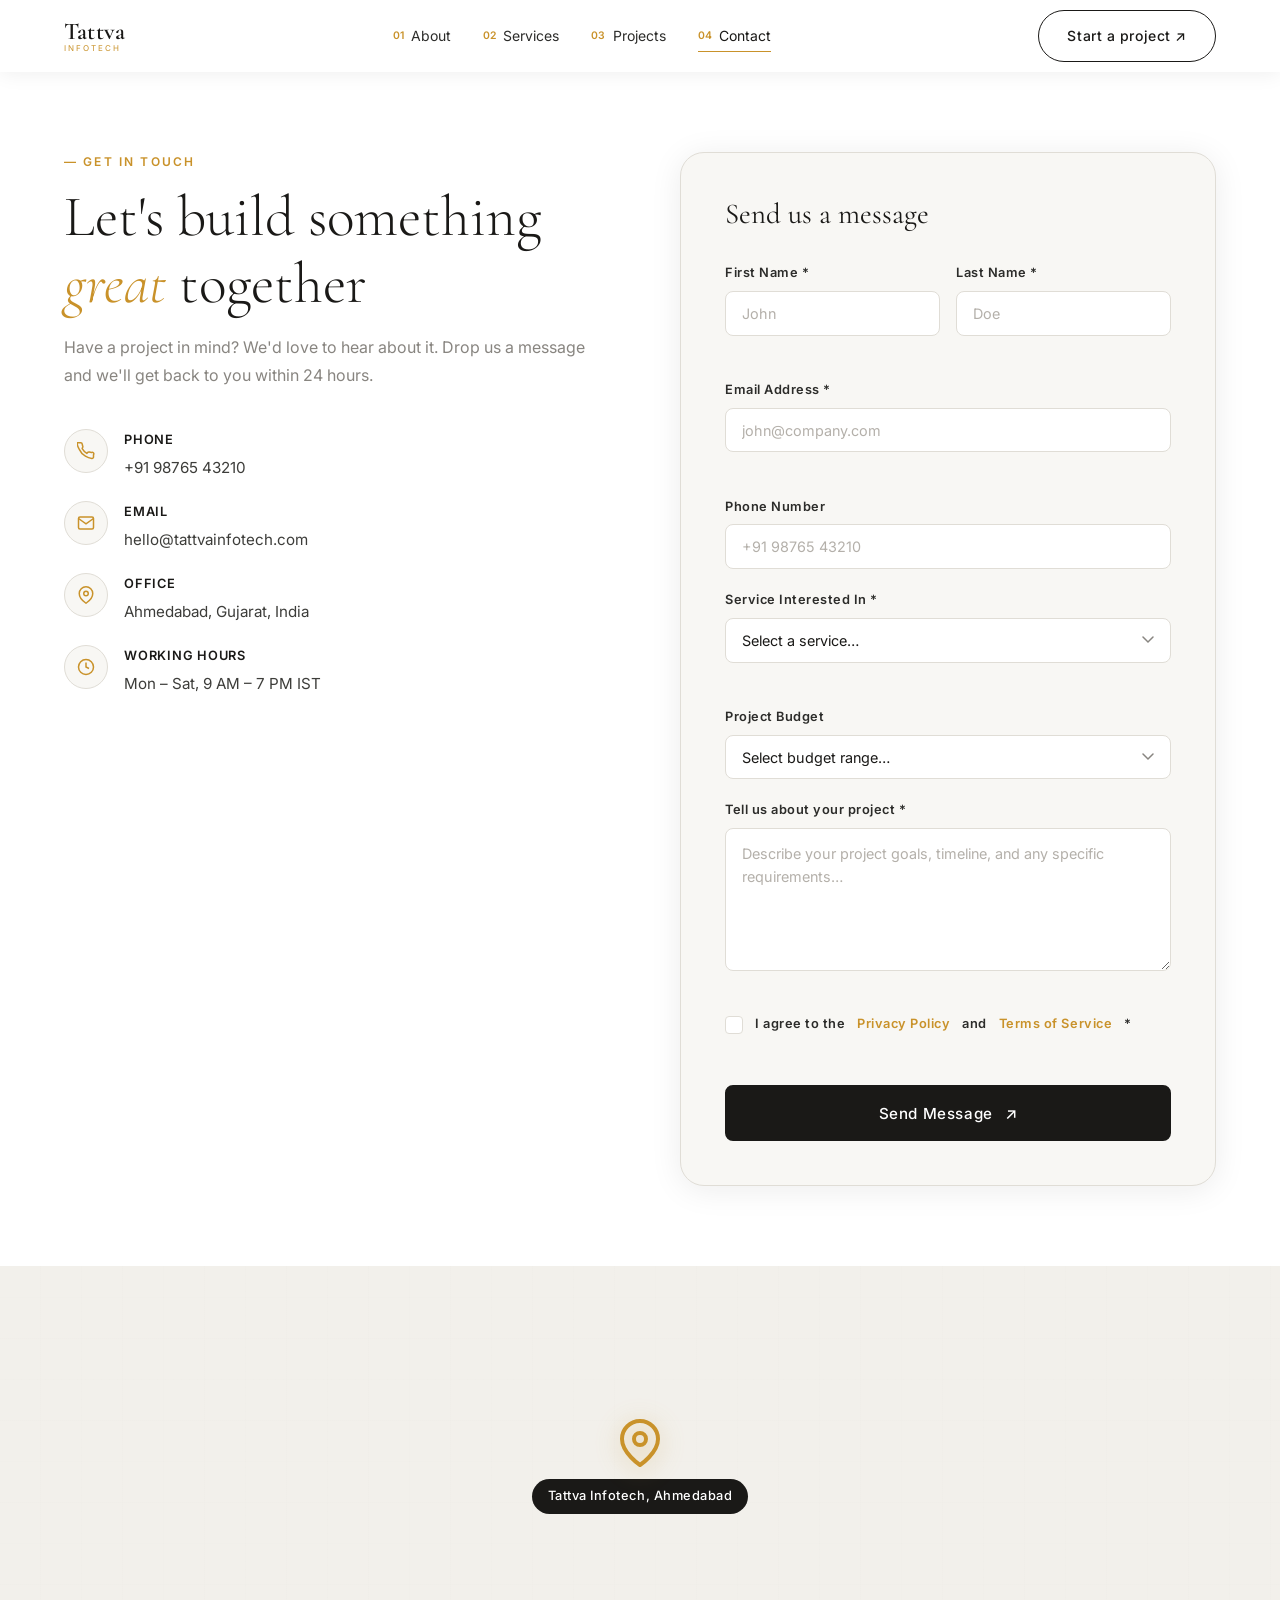
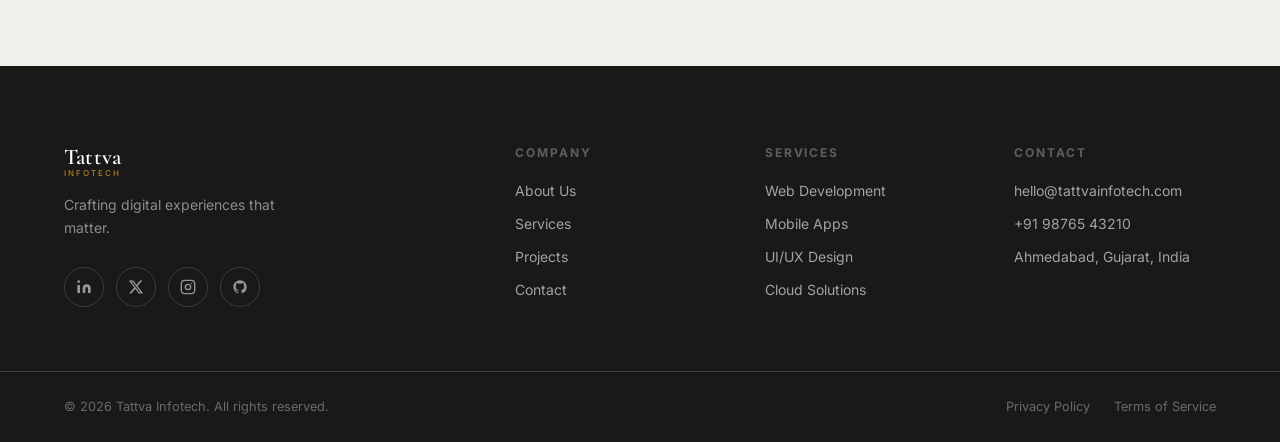
==== contact.html @ 7f2620c0 "Initial commit - Tattva Infotech website" ====
<!DOCTYPE html>
<html lang="en">
<head>
  <meta charset="UTF-8" />
  <meta name="viewport" content="width=device-width, initial-scale=1.0" />
  <meta name="description" content="Contact Tattva Infotech — Start your project today. Reach out to our team for web development, mobile apps, UI/UX design, and cloud solutions." />
  <meta name="keywords" content="contact Tattva Infotech, start a project, IT company contact, web development inquiry" />
  <meta name="author" content="Tattva Infotech" />
  <title>Contact Us – Tattva Infotech</title>
  <link rel="stylesheet" href="css/style.css" />
  <link rel="stylesheet" href="css/contact.css" />
  <link rel="preconnect" href="https://fonts.googleapis.com" />
  <link rel="preconnect" href="https://fonts.gstatic.com" crossorigin />
  <link href="https://fonts.googleapis.com/css2?family=Cormorant+Garamond:ital,wght@0,300;0,400;0,600;1,400;1,600&family=Inter:wght@300;400;500;600&display=swap" rel="stylesheet" />
</head>
<body class="contact-page">

  <!-- ===== HEADER / NAVBAR ===== -->
  <header class="header header--solid" id="header">
    <nav class="nav container">
      <a href="index.html" class="nav__logo">
        <span class="nav__logo-main">Tattva</span>
        <span class="nav__logo-sub">INFOTECH</span>
      </a>

      <ul class="nav__list" id="navList">
        <li><a href="index.html#about" class="nav__link"><span class="nav__num">01</span> About</a></li>
        <li><a href="index.html#services" class="nav__link"><span class="nav__num">02</span> Services</a></li>
        <li><a href="index.html#projects" class="nav__link"><span class="nav__num">03</span> Projects</a></li>
        <li><a href="contact.html" class="nav__link nav__link--active"><span class="nav__num">04</span> Contact</a></li>
      </ul>

      <a href="contact.html" class="btn btn--outline nav__cta">Start a project ↗</a>

      <button class="nav__burger" id="navBurger" aria-label="Toggle menu" aria-expanded="false">
        <span></span><span></span><span></span>
      </button>
    </nav>
  </header>

  <main>

    <!-- ===== CONTACT HERO ===== -->
    <section class="contact-hero" aria-labelledby="contact-hero-heading">
      <div class="container contact-hero__inner">
        <div class="contact-hero__text">
          <p class="section__tag">— Get In Touch</p>
          <h1 id="contact-hero-heading" class="contact-hero__title">
            Let's build something <em class="gold">great</em> together
          </h1>
          <p class="contact-hero__desc">Have a project in mind? We'd love to hear about it. Drop us a message and we'll get back to you within 24 hours.</p>

          <div class="contact-info">
            <div class="contact-info__item">
              <div class="contact-info__icon">
                <svg viewBox="0 0 24 24" fill="none" stroke="currentColor" stroke-width="2" aria-hidden="true"><path d="M22 16.92v3a2 2 0 01-2.18 2 19.79 19.79 0 01-8.63-3.07A19.5 19.5 0 013.07 9.81a19.79 19.79 0 01-3.07-8.67A2 2 0 012 1h3a2 2 0 012 1.72c.127.96.361 1.903.7 2.81a2 2 0 01-.45 2.11L6.91 8.91a16 16 0 006.18 6.18l1.27-1.27a2 2 0 012.11-.45c.907.339 1.85.573 2.81.7A2 2 0 0122 16.92z"/></svg>
              </div>
              <div>
                <strong>Phone</strong>
                <a href="tel:+919876543210">+91 98765 43210</a>
              </div>
            </div>
            <div class="contact-info__item">
              <div class="contact-info__icon">
                <svg viewBox="0 0 24 24" fill="none" stroke="currentColor" stroke-width="2" aria-hidden="true"><path d="M4 4h16c1.1 0 2 .9 2 2v12c0 1.1-.9 2-2 2H4c-1.1 0-2-.9-2-2V6c0-1.1.9-2 2-2z"/><polyline points="22,6 12,13 2,6"/></svg>
              </div>
              <div>
                <strong>Email</strong>
                <a href="mailto:hello@tattvainfotech.com">hello@tattvainfotech.com</a>
              </div>
            </div>
            <div class="contact-info__item">
              <div class="contact-info__icon">
                <svg viewBox="0 0 24 24" fill="none" stroke="currentColor" stroke-width="2" aria-hidden="true"><path d="M21 10c0 7-9 13-9 13s-9-6-9-13a9 9 0 0118 0z"/><circle cx="12" cy="10" r="3"/></svg>
              </div>
              <div>
                <strong>Office</strong>
                <span>Ahmedabad, Gujarat, India</span>
              </div>
            </div>
            <div class="contact-info__item">
              <div class="contact-info__icon">
                <svg viewBox="0 0 24 24" fill="none" stroke="currentColor" stroke-width="2" aria-hidden="true"><circle cx="12" cy="12" r="10"/><polyline points="12 6 12 12 16 14"/></svg>
              </div>
              <div>
                <strong>Working Hours</strong>
                <span>Mon – Sat, 9 AM – 7 PM IST</span>
              </div>
            </div>
          </div>
        </div>

        <!-- ===== CONTACT FORM ===== -->
        <div class="contact-form-wrap">
          <form class="contact-form" id="contactForm" action="#" method="POST" novalidate>
            <h2 class="contact-form__heading">Send us a message</h2>

            <div class="form-row">
              <div class="form-group">
                <label for="firstName">First Name *</label>
                <input type="text" id="firstName" name="firstName" placeholder="John" required autocomplete="given-name" />
                <span class="form-error" aria-live="polite"></span>
              </div>
              <div class="form-group">
                <label for="lastName">Last Name *</label>
                <input type="text" id="lastName" name="lastName" placeholder="Doe" required autocomplete="family-name" />
                <span class="form-error" aria-live="polite"></span>
              </div>
            </div>

            <div class="form-group">
              <label for="email">Email Address *</label>
              <input type="email" id="email" name="email" placeholder="john@company.com" required autocomplete="email" />
              <span class="form-error" aria-live="polite"></span>
            </div>

            <div class="form-group">
              <label for="phone">Phone Number</label>
              <input type="tel" id="phone" name="phone" placeholder="+91 98765 43210" autocomplete="tel" />
            </div>

            <div class="form-group">
              <label for="service">Service Interested In *</label>
              <select id="service" name="service" required>
                <option value="" disabled selected>Select a service…</option>
                <option value="web">Web Development</option>
                <option value="mobile">Mobile App Development</option>
                <option value="design">UI/UX Design</option>
                <option value="cloud">Cloud Solutions</option>
                <option value="marketing">Digital Marketing</option>
                <option value="data">Data & Analytics</option>
                <option value="other">Other</option>
              </select>
              <span class="form-error" aria-live="polite"></span>
            </div>

            <div class="form-group">
              <label for="budget">Project Budget</label>
              <select id="budget" name="budget">
                <option value="" disabled selected>Select budget range…</option>
                <option value="under-1l">Under ₹1 Lakh</option>
                <option value="1l-5l">₹1L – ₹5L</option>
                <option value="5l-20l">₹5L – ₹20L</option>
                <option value="20l-50l">₹20L – ₹50L</option>
                <option value="above-50l">Above ₹50L</option>
              </select>
            </div>

            <div class="form-group">
              <label for="message">Tell us about your project *</label>
              <textarea id="message" name="message" rows="5" placeholder="Describe your project goals, timeline, and any specific requirements…" required></textarea>
              <span class="form-error" aria-live="polite"></span>
            </div>

            <div class="form-group form-group--checkbox">
              <label class="checkbox-label">
                <input type="checkbox" id="privacy" name="privacy" required />
                <span class="checkmark"></span>
                I agree to the <a href="#">Privacy Policy</a> and <a href="#">Terms of Service</a> *
              </label>
              <span class="form-error" aria-live="polite"></span>
            </div>

            <button type="submit" class="btn btn--dark btn--full">
              <span class="btn__text">Send Message</span>
              <span class="btn__icon">↗</span>
            </button>

            <div class="form-success" id="formSuccess" role="alert" aria-hidden="true">
              <svg viewBox="0 0 24 24" fill="none" stroke="currentColor" stroke-width="2" aria-hidden="true"><path d="M22 11.08V12a10 10 0 11-5.93-9.14"/><polyline points="22 4 12 14.01 9 11.01"/></svg>
              <p>Thank you! We'll be in touch within 24 hours.</p>
            </div>
          </form>
        </div>
      </div>
    </section>

    <!-- ===== MAP / LOCATION ===== -->
    <section class="map-section" aria-label="Office location">
      <div class="map-placeholder" role="img" aria-label="Map of Ahmedabad, Gujarat, India">
        <div class="map-pin">
          <svg viewBox="0 0 24 24" fill="none" stroke="currentColor" stroke-width="2" aria-hidden="true"><path d="M21 10c0 7-9 13-9 13s-9-6-9-13a9 9 0 0118 0z"/><circle cx="12" cy="10" r="3"/></svg>
          <span>Tattva Infotech, Ahmedabad</span>
        </div>
      </div>
    </section>

  </main>

  <!-- ===== FOOTER ===== -->
  <footer class="footer" aria-label="Site footer">
    <div class="container footer__grid">
      <div class="footer__brand">
        <a href="index.html" class="nav__logo">
          <span class="nav__logo-main">Tattva</span>
          <span class="nav__logo-sub">INFOTECH</span>
        </a>
        <p class="footer__tagline">Crafting digital experiences that matter.</p>
        <div class="footer__socials">
          <a href="#" class="footer__social" aria-label="LinkedIn">
            <svg viewBox="0 0 24 24" fill="currentColor" aria-hidden="true"><path d="M16 8a6 6 0 016 6v7h-4v-7a2 2 0 00-2-2 2 2 0 00-2 2v7h-4v-7a6 6 0 016-6zM2 9h4v12H2z"/><circle cx="4" cy="4" r="2"/></svg>
          </a>
          <a href="#" class="footer__social" aria-label="Twitter / X">
            <svg viewBox="0 0 24 24" fill="currentColor" aria-hidden="true"><path d="M18.244 2.25h3.308l-7.227 8.26 8.502 11.24H16.17l-5.214-6.817L4.99 21.75H1.68l7.73-8.835L1.254 2.25H8.08l4.713 6.231 5.45-6.231zm-1.161 17.52h1.833L7.084 4.126H5.117z"/></svg>
          </a>
          <a href="#" class="footer__social" aria-label="Instagram">
            <svg viewBox="0 0 24 24" fill="none" stroke="currentColor" stroke-width="2" aria-hidden="true"><rect x="2" y="2" width="20" height="20" rx="5"/><circle cx="12" cy="12" r="4"/><circle cx="17.5" cy="6.5" r="1" fill="currentColor" stroke="none"/></svg>
          </a>
          <a href="#" class="footer__social" aria-label="GitHub">
            <svg viewBox="0 0 24 24" fill="currentColor" aria-hidden="true"><path d="M12 2C6.477 2 2 6.484 2 12.017c0 4.425 2.865 8.18 6.839 9.504.5.092.682-.217.682-.483 0-.237-.008-.868-.013-1.703-2.782.605-3.369-1.343-3.369-1.343-.454-1.158-1.11-1.466-1.11-1.466-.908-.62.069-.608.069-.608 1.003.07 1.531 1.032 1.531 1.032.892 1.53 2.341 1.088 2.91.832.092-.647.35-1.088.636-1.338-2.22-.253-4.555-1.113-4.555-4.951 0-1.093.39-1.988 1.029-2.688-.103-.253-.446-1.272.098-2.65 0 0 .84-.27 2.75 1.026A9.564 9.564 0 0112 6.844a9.59 9.59 0 012.504.337c1.909-1.296 2.747-1.027 2.747-1.027.546 1.379.202 2.398.1 2.651.64.7 1.028 1.595 1.028 2.688 0 3.848-2.339 4.695-4.566 4.943.359.309.678.92.678 1.855 0 1.338-.012 2.419-.012 2.747 0 .268.18.58.688.482A10.019 10.019 0 0022 12.017C22 6.484 17.522 2 12 2z"/></svg>
          </a>
        </div>
      </div>

      <div class="footer__links">
        <h4 class="footer__heading">Company</h4>
        <ul>
          <li><a href="index.html#about">About Us</a></li>
          <li><a href="index.html#services">Services</a></li>
          <li><a href="index.html#projects">Projects</a></li>
          <li><a href="contact.html">Contact</a></li>
        </ul>
      </div>

      <div class="footer__links">
        <h4 class="footer__heading">Services</h4>
        <ul>
          <li><a href="index.html#services">Web Development</a></li>
          <li><a href="index.html#services">Mobile Apps</a></li>
          <li><a href="index.html#services">UI/UX Design</a></li>
          <li><a href="index.html#services">Cloud Solutions</a></li>
        </ul>
      </div>

      <div class="footer__links">
        <h4 class="footer__heading">Contact</h4>
        <ul>
          <li><a href="mailto:hello@tattvainfotech.com">hello@tattvainfotech.com</a></li>
          <li><a href="tel:+919876543210">+91 98765 43210</a></li>
          <li>Ahmedabad, Gujarat, India</li>
        </ul>
      </div>
    </div>

    <div class="footer__bottom">
      <div class="container footer__bottom-inner">
        <p>&copy; 2026 Tattva Infotech. All rights reserved.</p>
        <div class="footer__legal">
          <a href="#">Privacy Policy</a>
          <a href="#">Terms of Service</a>
        </div>
      </div>
    </div>
  </footer>

  <button class="back-to-top" id="backToTop" aria-label="Back to top">↑</button>

  <script src="js/main.js"></script>
  <script src="js/contact.js"></script>
</body>
</html>
---- css/style.css ----
/* =====================================================
   TATTVA INFOTECH — Main Stylesheet
   Color Palette:
     White:       #FFFFFF / #F8F7F4
     Dark:        #1A1917 / #2C2C2A
     Gold/Amber:  #C9922A / #B8830F / #E5A83A
     Light Gray:  #F2F0EB
   ===================================================== */

/* ── CSS Reset & Custom Properties ── */
*,
*::before,
*::after {
  box-sizing: border-box;
  margin: 0;
  padding: 0;
}

:root {
  --white:        #FFFFFF;
  --off-white:    #F8F7F4;
  --light-gray:   #F2F0EB;
  --mid-gray:     #E0DDD6;
  --text-muted:   #888580;
  --dark:         #1A1917;
  --dark-2:       #2C2C2A;
  --dark-3:       #3D3D3A;
  --gold:         #C9922A;
  --gold-light:   #E5A83A;
  --gold-dark:    #A87520;

  --font-serif:   'Cormorant Garamond', Georgia, serif;
  --font-sans:    'Inter', system-ui, -apple-system, sans-serif;

  --header-h:     72px;
  --section-pad:  100px;
  --radius:       12px;
  --radius-lg:    24px;
  --shadow:       0 4px 32px rgba(26,25,23,.08);
  --shadow-lg:    0 8px 60px rgba(26,25,23,.14);
  --transition:   0.3s ease;

  --max-width:    1200px;
}

html {
  scroll-behavior: smooth;
  font-size: 16px;
}

body {
  font-family: var(--font-sans);
  background: var(--white);
  color: var(--dark);
  line-height: 1.7;
  overflow-x: hidden;
}

/* ── Typography helpers ── */
.gold { color: var(--gold); font-style: italic; }

h1, h2, h3, h4 { font-family: var(--font-serif); line-height: 1.15; font-weight: 400; }
h1 { font-size: clamp(2.8rem, 6vw, 5.2rem); }
h2 { font-size: clamp(2rem, 4vw, 3.2rem); }
h3 { font-size: clamp(1.2rem, 2.5vw, 1.6rem); }

p { font-size: 1rem; color: var(--dark-3); }

a { color: inherit; text-decoration: none; }
ul { list-style: none; }
img { display: block; max-width: 100%; height: auto; }
button { cursor: pointer; border: none; background: none; font-family: var(--font-sans); }

.mt-2 { margin-top: 2rem; }

/* ── Container ── */
.container {
  width: 100%;
  max-width: var(--max-width);
  margin: 0 auto;
  padding: 0 1.5rem;
}

/* ── Section base ── */
.section {
  padding: var(--section-pad) 0;
}
.section--dark {
  background: var(--dark);
  color: var(--white);
}
.section--dark p { color: rgba(255,255,255,.7); }
.section--light-gray {
  background: var(--light-gray);
}

/* ── Section headings ── */
.section__tag {
  font-family: var(--font-sans);
  font-size: .75rem;
  font-weight: 600;
  letter-spacing: .18em;
  text-transform: uppercase;
  color: var(--gold);
  margin-bottom: .75rem;
}
.section__tag--light { color: var(--gold-light); }

.section__title {
  margin-bottom: 1.25rem;
  font-weight: 300;
}
.section__title--light { color: var(--white); }

.section__header { margin-bottom: 3.5rem; }
.section__header--center { text-align: center; }

/* ── Buttons ── */
.btn {
  display: inline-flex;
  align-items: center;
  gap: .5rem;
  padding: .85rem 1.75rem;
  border-radius: 50px;
  font-family: var(--font-sans);
  font-size: .875rem;
  font-weight: 500;
  letter-spacing: .04em;
  transition: all var(--transition);
  white-space: nowrap;
  cursor: pointer;
}
.btn--dark {
  background: var(--dark);
  color: var(--white);
  border: 2px solid var(--dark);
}
.btn--dark:hover {
  background: var(--dark-2);
  border-color: var(--dark-2);
  transform: translateY(-2px);
  box-shadow: 0 8px 24px rgba(26,25,23,.25);
}
.btn--outline {
  background: transparent;
  color: var(--dark);
  border: 1.5px solid var(--dark);
}
.btn--outline:hover {
  background: var(--dark);
  color: var(--white);
}
.btn--outline-dark {
  background: transparent;
  color: var(--dark);
  border: 1.5px solid var(--mid-gray);
}
.btn--outline-dark:hover {
  border-color: var(--dark);
  background: var(--dark);
  color: var(--white);
}
.btn--ghost {
  background: transparent;
  color: var(--dark);
  border: none;
  padding: .85rem 1rem;
  font-size: .875rem;
}
.btn--ghost:hover { color: var(--gold); }
.btn--lg {
  padding: 1rem 2.25rem;
  font-size: 1rem;
}
.btn--full { width: 100%; justify-content: center; }

/* =====================================================
   HEADER / NAVBAR
   ===================================================== */
.header {
  position: fixed;
  top: 0; left: 0; right: 0;
  z-index: 1000;
  height: var(--header-h);
  display: flex;
  align-items: center;
  transition: background var(--transition), box-shadow var(--transition);
}
.header--scrolled,
.header--solid {
  background: rgba(255,255,255,.97);
  backdrop-filter: blur(10px);
  box-shadow: 0 1px 20px rgba(26,25,23,.07);
}

.nav {
  display: flex;
  align-items: center;
  justify-content: space-between;
  gap: 2rem;
}

.nav__logo {
  display: flex;
  flex-direction: column;
  line-height: 1;
  text-decoration: none;
}
.nav__logo-main {
  font-family: var(--font-serif);
  font-size: 1.5rem;
  font-weight: 600;
  color: var(--dark);
  letter-spacing: .01em;
}
.nav__logo-sub {
  font-family: var(--font-sans);
  font-size: .5rem;
  letter-spacing: .25em;
  color: var(--gold);
  text-transform: uppercase;
}

.nav__list {
  display: flex;
  align-items: center;
  gap: 2rem;
}
.nav__link {
  font-size: .875rem;
  color: var(--dark-2);
  font-weight: 400;
  display: flex;
  align-items: center;
  gap: .3rem;
  transition: color var(--transition);
  position: relative;
}
.nav__link::after {
  content: '';
  position: absolute;
  bottom: -4px; left: 0;
  width: 0; height: 1px;
  background: var(--gold);
  transition: width var(--transition);
}
.nav__link:hover::after,
.nav__link--active::after { width: 100%; }
.nav__link:hover,
.nav__link--active { color: var(--dark); }

.nav__num {
  font-size: .65rem;
  color: var(--gold);
  font-weight: 600;
  margin-right: .15rem;
}

.nav__cta { display: flex; }

.nav__burger {
  display: none;
  flex-direction: column;
  gap: 5px;
  padding: 8px;
  border-radius: 6px;
  transition: background var(--transition);
}
.nav__burger span {
  display: block;
  width: 22px;
  height: 2px;
  background: var(--dark);
  border-radius: 2px;
  transition: all var(--transition);
}
.nav__burger:hover { background: var(--light-gray); }
.nav__burger.active span:nth-child(1) { transform: translateY(7px) rotate(45deg); }
.nav__burger.active span:nth-child(2) { opacity: 0; }
.nav__burger.active span:nth-child(3) { transform: translateY(-7px) rotate(-45deg); }

/* =====================================================
   HERO / IMAGE SLIDER
   ===================================================== */
.hero { height: 100vh; min-height: 600px; }

.slider {
  position: relative;
  width: 100%;
  height: 100%;
  overflow: hidden;
}

.slide {
  position: absolute;
  inset: 0;
  display: flex;
  align-items: center;
  background-size: cover;
  background-position: center;
  opacity: 0;
  transform: scale(1.03);
  transition: opacity .9s ease, transform 1.2s ease;
  pointer-events: none;
}
.slide.active {
  opacity: 1;
  transform: scale(1);
  pointer-events: auto;
}

/* Slide backgrounds using CSS gradients as fallbacks */
.slide--1 {
  background-image:
    linear-gradient(135deg, rgba(26,25,23,.55) 0%, rgba(26,25,23,.25) 100%),
    url('https://images.unsplash.com/photo-1498050108023-c5249f4df085?w=1600&q=80');
}
.slide--2 {
  background-image:
    linear-gradient(135deg, rgba(26,25,23,.6) 0%, rgba(26,25,23,.3) 100%),
    url('https://images.unsplash.com/photo-1558655146-9f40138edfeb?w=1600&q=80');
}
.slide--3 {
  background-image:
    linear-gradient(135deg, rgba(26,25,23,.55) 0%, rgba(26,25,23,.25) 100%),
    url('https://images.unsplash.com/photo-1521737711867-e3b97375f902?w=1600&q=80');
}

.slide__overlay {
  position: absolute;
  inset: 0;
  background: linear-gradient(to right, rgba(26,25,23,.65) 40%, transparent 100%);
  pointer-events: none;
}

.slide__content {
  position: relative;
  z-index: 2;
  padding-top: var(--header-h);
  max-width: 700px;
}
.slide__label {
  display: flex;
  align-items: center;
  gap: .75rem;
  font-size: .7rem;
  font-weight: 600;
  letter-spacing: .22em;
  text-transform: uppercase;
  color: rgba(255,255,255,.7);
  margin-bottom: 1.25rem;
}
.slide__line {
  display: block;
  width: 2rem;
  height: 1px;
  background: var(--gold);
}
.slide__title {
  color: var(--white);
  margin-bottom: 1.25rem;
  text-shadow: 0 2px 20px rgba(0,0,0,.2);
}
.slide__desc {
  font-size: 1rem;
  color: rgba(255,255,255,.8);
  max-width: 480px;
  line-height: 1.75;
  margin-bottom: 2rem;
}
.slide__actions {
  display: flex;
  align-items: center;
  gap: 1rem;
  flex-wrap: wrap;
}
.slide .btn--ghost { color: rgba(255,255,255,.85); }
.slide .btn--ghost:hover { color: var(--gold-light); }

/* Slider buttons */
.slider__btn {
  position: absolute;
  top: 50%;
  transform: translateY(-50%);
  z-index: 10;
  width: 48px; height: 48px;
  border-radius: 50%;
  background: rgba(255,255,255,.15);
  backdrop-filter: blur(8px);
  border: 1px solid rgba(255,255,255,.25);
  color: var(--white);
  font-size: 1.25rem;
  display: flex;
  align-items: center;
  justify-content: center;
  transition: all var(--transition);
}
.slider__btn:hover {
  background: rgba(201,146,42,.85);
  border-color: transparent;
  transform: translateY(-50%) scale(1.05);
}
.slider__btn--prev { left: 1.5rem; }
.slider__btn--next { right: 1.5rem; }

/* Dots */
.slider__dots {
  position: absolute;
  bottom: 2rem;
  left: 50%;
  transform: translateX(-50%);
  display: flex;
  gap: .6rem;
  z-index: 10;
}
.dot {
  width: 8px; height: 8px;
  border-radius: 50%;
  background: rgba(255,255,255,.4);
  border: none;
  cursor: pointer;
  transition: all var(--transition);
  padding: 0;
}
.dot.active {
  background: var(--gold);
  width: 24px;
  border-radius: 4px;
}

/* =====================================================
   STATS STRIP
   ===================================================== */
.stats {
  background: var(--off-white);
  padding: 3rem 0;
  border-bottom: 1px solid var(--mid-gray);
}
.stats__grid {
  display: grid;
  grid-template-columns: repeat(4, 1fr);
  gap: 1rem;
}
.stat {
  display: flex;
  flex-direction: column;
  align-items: center;
  padding: 1.5rem 1rem;
  border-right: 1px solid var(--mid-gray);
  text-align: center;
}
.stat:last-child { border-right: none; }
.stat__num {
  font-family: var(--font-serif);
  font-size: clamp(2.5rem, 5vw, 3.5rem);
  font-weight: 300;
  color: var(--dark);
  line-height: 1;
}
.stat__sym {
  font-family: var(--font-serif);
  font-size: 2rem;
  color: var(--gold);
  font-weight: 300;
  align-self: flex-start;
  margin-top: .2rem;
}
.stat__label {
  font-size: .8rem;
  color: var(--text-muted);
  letter-spacing: .05em;
  margin-top: .4rem;
}

/* =====================================================
   ABOUT
   ===================================================== */
.about__grid {
  display: grid;
  grid-template-columns: 1fr 1fr;
  gap: 5rem;
  align-items: center;
}
.about__image-wrap {
  position: relative;
  display: flex;
  justify-content: center;
}
.about__image-frame {
  width: 100%;
  max-width: 480px;
  aspect-ratio: 4/5;
  border-radius: var(--radius-lg);
  overflow: hidden;
  box-shadow: var(--shadow-lg);
}
.about__image {
  width: 100%;
  height: 100%;
  object-fit: cover;
  transition: transform .6s ease;
}
.about__image-frame:hover .about__image { transform: scale(1.04); }

.about__badge {
  position: absolute;
  bottom: 2rem;
  right: 0;
  background: var(--gold);
  color: var(--white);
  border-radius: var(--radius);
  padding: 1.25rem 1.5rem;
  display: flex;
  flex-direction: column;
  align-items: center;
  box-shadow: 0 8px 32px rgba(201,146,42,.35);
  min-width: 130px;
  text-align: center;
}
.about__badge-num {
  font-family: var(--font-serif);
  font-size: 2.5rem;
  font-weight: 600;
  line-height: 1;
}
.about__badge-text {
  font-size: .75rem;
  font-weight: 500;
  letter-spacing: .04em;
  margin-top: .3rem;
  opacity: .9;
}

.about__text { margin-bottom: 1rem; line-height: 1.8; }

.about__values { display: flex; flex-direction: column; gap: 1.25rem; margin-top: 2rem; }
.value {
  display: flex;
  align-items: flex-start;
  gap: 1rem;
}
.value__icon {
  font-size: 1rem;
  color: var(--gold);
  margin-top: .25rem;
  flex-shrink: 0;
}
.value__title {
  font-family: var(--font-sans);
  font-size: 1rem;
  font-weight: 600;
  margin-bottom: .2rem;
  color: var(--dark);
}
.value__desc { font-size: .9rem; color: var(--dark-3); line-height: 1.6; }

/* =====================================================
   SERVICES
   ===================================================== */
.services__intro {
  color: rgba(255,255,255,.65);
  font-size: 1rem;
  max-width: 500px;
  margin-top: -1rem;
}

.services__grid {
  display: grid;
  grid-template-columns: repeat(3, 1fr);
  gap: 1.5px;
  border: 1.5px solid var(--dark-3);
  border-radius: var(--radius);
  overflow: hidden;
}

.service-card {
  position: relative;
  padding: 2.5rem 2rem;
  background: var(--dark-2);
  border: 1.5px solid transparent;
  transition: background var(--transition), border-color var(--transition);
  cursor: default;
  overflow: hidden;
}
.service-card:hover {
  background: var(--dark-3);
  border-color: var(--gold-dark);
}

.service-card__icon {
  width: 48px; height: 48px;
  color: var(--gold);
  margin-bottom: 1.25rem;
}
.service-card__icon svg { width: 100%; height: 100%; }

.service-card__title {
  font-family: var(--font-sans);
  font-size: 1.1rem;
  font-weight: 600;
  color: var(--white);
  margin-bottom: .6rem;
}
.service-card__desc {
  font-size: .9rem;
  color: rgba(255,255,255,.55);
  line-height: 1.7;
}

.service-card__num {
  position: absolute;
  top: 1rem; right: 1.5rem;
  font-family: var(--font-serif);
  font-size: 3.5rem;
  font-weight: 300;
  color: rgba(255,255,255,.05);
  line-height: 1;
  pointer-events: none;
  transition: color var(--transition);
}
.service-card:hover .service-card__num { color: rgba(201,146,42,.08); }

/* =====================================================
   PROCESS
   ===================================================== */
.process__steps {
  display: grid;
  grid-template-columns: repeat(4, 1fr);
  gap: 2rem;
  position: relative;
}
.process__steps::before {
  content: '';
  position: absolute;
  top: 1.75rem;
  left: calc(12.5% + .75rem);
  right: calc(12.5% + .75rem);
  height: 1px;
  background: var(--mid-gray);
}

.process__step {
  display: flex;
  flex-direction: column;
  align-items: center;
  text-align: center;
  position: relative;
}
.process__num {
  width: 3.5rem; height: 3.5rem;
  border-radius: 50%;
  background: var(--white);
  border: 2px solid var(--gold);
  color: var(--gold);
  font-family: var(--font-sans);
  font-size: .85rem;
  font-weight: 700;
  display: flex;
  align-items: center;
  justify-content: center;
  margin-bottom: 1.5rem;
  position: relative;
  z-index: 1;
  box-shadow: 0 0 0 6px var(--white), 0 0 0 7px var(--mid-gray);
}
.process__connector { display: none; }
.process__title {
  font-family: var(--font-sans);
  font-size: 1rem;
  font-weight: 600;
  color: var(--dark);
  margin-bottom: .5rem;
}
.process__desc { font-size: .875rem; color: var(--text-muted); line-height: 1.65; }

/* =====================================================
   PROJECTS
   ===================================================== */
.projects__grid {
  display: grid;
  grid-template-columns: repeat(3, 1fr);
  grid-template-rows: auto auto;
  gap: 1.5rem;
}

.project-card {
  border-radius: var(--radius);
  overflow: hidden;
  background: var(--white);
  box-shadow: var(--shadow);
  transition: transform var(--transition), box-shadow var(--transition);
}
.project-card:hover {
  transform: translateY(-6px);
  box-shadow: var(--shadow-lg);
}
.project-card--large { grid-column: span 2; }
.project-card--right { grid-column: span 2; }

.project-card__image-wrap {
  position: relative;
  overflow: hidden;
}
.project-card--large .project-card__image-wrap { aspect-ratio: 16/9; }
.project-card:not(.project-card--large) .project-card__image-wrap { aspect-ratio: 4/3; }

.project-card__image {
  width: 100%; height: 100%;
  object-fit: cover;
  transition: transform .6s ease;
}
.project-card:hover .project-card__image { transform: scale(1.05); }

.project-card__overlay {
  position: absolute;
  inset: 0;
  background: rgba(26,25,23,.6);
  display: flex;
  align-items: center;
  justify-content: center;
  opacity: 0;
  transition: opacity var(--transition);
}
.project-card:hover .project-card__overlay { opacity: 1; }

.project-card__link {
  color: var(--white);
  font-size: .875rem;
  font-weight: 500;
  letter-spacing: .08em;
  border: 1.5px solid rgba(255,255,255,.6);
  border-radius: 50px;
  padding: .6rem 1.25rem;
  transition: all var(--transition);
}
.project-card__link:hover {
  background: var(--gold);
  border-color: var(--gold);
}

.project-card__info { padding: 1.5rem; }
.project-card__tag {
  font-size: .7rem;
  font-weight: 600;
  letter-spacing: .12em;
  text-transform: uppercase;
  color: var(--gold);
  display: block;
  margin-bottom: .5rem;
}
.project-card__title {
  font-family: var(--font-sans);
  font-size: 1.1rem;
  font-weight: 600;
  color: var(--dark);
  margin-bottom: .4rem;
}
.project-card__desc { font-size: .875rem; color: var(--text-muted); line-height: 1.6; }

.projects__footer {
  margin-top: 3rem;
  display: flex;
  justify-content: center;
}

/* =====================================================
   TESTIMONIALS
   ===================================================== */
.testimonials__grid {
  display: grid;
  grid-template-columns: repeat(3, 1fr);
  gap: 1.5rem;
}

.testimonial {
  background: var(--off-white);
  border-radius: var(--radius);
  padding: 2rem;
  border: 1px solid var(--mid-gray);
  transition: box-shadow var(--transition), transform var(--transition);
}
.testimonial:hover {
  transform: translateY(-4px);
  box-shadow: var(--shadow);
}
.testimonial::before {
  content: '\201C';
  font-family: var(--font-serif);
  font-size: 4rem;
  color: var(--gold);
  line-height: .7;
  display: block;
  margin-bottom: .5rem;
}
.testimonial__text {
  font-size: .95rem;
  line-height: 1.75;
  color: var(--dark-2);
  margin-bottom: 1.5rem;
  font-style: italic;
}
.testimonial__author {
  display: flex;
  align-items: center;
  gap: 1rem;
}
.testimonial__avatar {
  width: 48px; height: 48px;
  border-radius: 50%;
  object-fit: cover;
  border: 2px solid var(--mid-gray);
}
.testimonial__name {
  display: block;
  font-size: .9rem;
  font-weight: 600;
  color: var(--dark);
}
.testimonial__role {
  font-size: .78rem;
  color: var(--text-muted);
}

/* =====================================================
   TECH STACK
   ===================================================== */
.tech__logos {
  display: grid;
  grid-template-columns: repeat(8, 1fr);
  gap: 1rem;
}
.tech__logo {
  display: flex;
  flex-direction: column;
  align-items: center;
  gap: .75rem;
  padding: 1.5rem 1rem;
  border-radius: var(--radius);
  border: 1px solid var(--dark-3);
  color: rgba(255,255,255,.5);
  transition: all var(--transition);
  cursor: default;
}
.tech__logo:hover {
  color: var(--gold-light);
  border-color: var(--gold-dark);
  background: rgba(201,146,42,.07);
}
.tech__logo svg { width: 36px; height: 36px; }
.tech__logo span {
  font-size: .72rem;
  letter-spacing: .05em;
  font-weight: 500;
}

/* =====================================================
   CONTACT CTA STRIP
   ===================================================== */
.contact-cta { background: var(--off-white); }
.contact-cta__inner {
  display: flex;
  align-items: center;
  justify-content: space-between;
  gap: 3rem;
  flex-wrap: wrap;
}
.contact-cta__desc { color: var(--text-muted); margin-top: .5rem; }

/* =====================================================
   FOOTER
   ===================================================== */
.footer {
  background: var(--dark);
  color: var(--white);
  padding-top: 5rem;
}
.footer__grid {
  display: grid;
  grid-template-columns: 2fr 1fr 1fr 1fr;
  gap: 3rem;
  padding-bottom: 4rem;
}

.footer .nav__logo-main { color: var(--white); font-size: 1.4rem; }
.footer__tagline {
  font-size: .875rem;
  color: rgba(255,255,255,.5);
  margin-top: 1rem;
  line-height: 1.65;
  max-width: 260px;
}

.footer__socials {
  display: flex;
  gap: .75rem;
  margin-top: 1.75rem;
}
.footer__social {
  width: 40px; height: 40px;
  border-radius: 50%;
  border: 1px solid var(--dark-3);
  display: flex;
  align-items: center;
  justify-content: center;
  color: rgba(255,255,255,.55);
  transition: all var(--transition);
}
.footer__social svg { width: 16px; height: 16px; }
.footer__social:hover {
  background: var(--gold);
  border-color: var(--gold);
  color: var(--white);
  transform: translateY(-3px);
}

.footer__heading {
  font-family: var(--font-sans);
  font-size: .75rem;
  font-weight: 700;
  letter-spacing: .16em;
  text-transform: uppercase;
  color: rgba(255,255,255,.3);
  margin-bottom: 1.25rem;
}

.footer__links ul { display: flex; flex-direction: column; gap: .75rem; }
.footer__links a,
.footer__links li {
  font-size: .875rem;
  color: rgba(255,255,255,.6);
  transition: color var(--transition);
  line-height: 1.5;
}
.footer__links a:hover { color: var(--gold-light); }

.footer__bottom {
  border-top: 1px solid var(--dark-3);
  padding: 1.5rem 0;
}
.footer__bottom-inner {
  display: flex;
  align-items: center;
  justify-content: space-between;
  flex-wrap: wrap;
  gap: 1rem;
}
.footer__bottom p { font-size: .8rem; color: rgba(255,255,255,.35); }
.footer__legal {
  display: flex;
  gap: 1.5rem;
}
.footer__legal a {
  font-size: .8rem;
  color: rgba(255,255,255,.35);
  transition: color var(--transition);
}
.footer__legal a:hover { color: var(--gold-light); }

/* =====================================================
   BACK TO TOP
   ===================================================== */
.back-to-top {
  position: fixed;
  bottom: 2rem;
  right: 2rem;
  width: 48px; height: 48px;
  border-radius: 50%;
  background: var(--gold);
  color: var(--white);
  font-size: 1.1rem;
  display: flex;
  align-items: center;
  justify-content: center;
  box-shadow: 0 4px 20px rgba(201,146,42,.4);
  opacity: 0;
  pointer-events: none;
  transform: translateY(16px);
  transition: all var(--transition);
  z-index: 999;
}
.back-to-top.visible {
  opacity: 1;
  pointer-events: auto;
  transform: translateY(0);
}
.back-to-top:hover {
  background: var(--gold-dark);
  transform: translateY(-3px);
}

/* =====================================================
   SCROLL ANIMATIONS
   ===================================================== */
[data-reveal] {
  opacity: 0;
  transform: translateY(32px);
  transition: opacity .7s ease, transform .7s ease;
}
[data-reveal].revealed {
  opacity: 1;
  transform: none;
}
[data-reveal="left"] {
  transform: translateX(-32px);
}
[data-reveal="left"].revealed { transform: none; }
[data-reveal="right"] {
  transform: translateX(32px);
}
[data-reveal="right"].revealed { transform: none; }

/* =====================================================
   RESPONSIVE — TABLET (≤ 1024px)
   ===================================================== */
@media (max-width: 1024px) {
  :root { --section-pad: 72px; }

  .about__grid { gap: 3rem; }
  .services__grid { grid-template-columns: repeat(2, 1fr); }
  .projects__grid { grid-template-columns: repeat(2, 1fr); }
  .project-card--large,
  .project-card--right { grid-column: span 2; }
  .tech__logos { grid-template-columns: repeat(4, 1fr); }
  .footer__grid { grid-template-columns: 1fr 1fr; gap: 2rem; }
  .stats__grid { grid-template-columns: repeat(2, 1fr); }
  .stat { border-right: none; border-bottom: 1px solid var(--mid-gray); }
  .stat:nth-child(odd) { border-right: 1px solid var(--mid-gray); }
  .stat:last-child { border-bottom: none; }
}

/* =====================================================
   RESPONSIVE — MOBILE (≤ 768px)
   ===================================================== */
@media (max-width: 768px) {
  :root {
    --header-h: 64px;
    --section-pad: 56px;
  }

  /* Nav */
  .nav__list {
    position: fixed;
    top: var(--header-h);
    left: 0; right: 0;
    background: rgba(255,255,255,.98);
    backdrop-filter: blur(10px);
    flex-direction: column;
    gap: 0;
    padding: 1rem 0 2rem;
    border-bottom: 1px solid var(--mid-gray);
    transform: translateY(-110%);
    transition: transform var(--transition);
    z-index: 999;
    box-shadow: 0 8px 32px rgba(26,25,23,.1);
  }
  .nav__list.open { transform: translateY(0); }
  .nav__link {
    display: block;
    padding: .9rem 2rem;
    font-size: 1rem;
    border-bottom: 1px solid var(--light-gray);
  }
  .nav__link::after { display: none; }
  .nav__cta { display: none; }
  .nav__burger { display: flex; }

  /* Slider */
  .slide__content { max-width: 100%; }
  .slide__title { font-size: clamp(2.2rem, 8vw, 3.5rem); }
  .slider__btn { width: 40px; height: 40px; font-size: 1rem; }
  .slider__btn--prev { left: .75rem; }
  .slider__btn--next { right: .75rem; }

  /* Stats */
  .stats__grid { grid-template-columns: repeat(2, 1fr); }
  .stat { border-right: none !important; border-bottom: 1px solid var(--mid-gray); }
  .stat:nth-child(odd) { border-right: 1px solid var(--mid-gray) !important; }

  /* About */
  .about__grid { grid-template-columns: 1fr; gap: 2.5rem; }
  .about__image-wrap { max-width: 400px; margin: 0 auto; }

  /* Services */
  .services__grid { grid-template-columns: 1fr; }
  .service-card { padding: 2rem 1.5rem; }

  /* Process */
  .process__steps { grid-template-columns: 1fr; }
  .process__steps::before { display: none; }
  .process__step {
    flex-direction: row;
    text-align: left;
    align-items: flex-start;
    gap: 1.25rem;
  }
  .process__num { flex-shrink: 0; margin-bottom: 0; margin-top: .15rem; }

  /* Projects */
  .projects__grid { grid-template-columns: 1fr; }
  .project-card--large,
  .project-card--right { grid-column: span 1; }

  /* Testimonials */
  .testimonials__grid { grid-template-columns: 1fr; }

  /* Tech */
  .tech__logos { grid-template-columns: repeat(4, 1fr); }

  /* CTA strip */
  .contact-cta__inner {
    flex-direction: column;
    text-align: center;
  }

  /* Footer */
  .footer__grid { grid-template-columns: 1fr; gap: 2rem; }
  .footer__bottom-inner { flex-direction: column; text-align: center; }
  .footer__legal { justify-content: center; }

  .back-to-top { bottom: 1.25rem; right: 1.25rem; }
}

/* =====================================================
   RESPONSIVE — SMALL MOBILE (≤ 480px)
   ===================================================== */
@media (max-width: 480px) {
  .slide__desc { display: none; }
  .stats__grid { grid-template-columns: 1fr 1fr; }
  .tech__logos { grid-template-columns: repeat(2, 1fr); }
  .about__badge { right: -1rem; }
  .slide__actions { flex-direction: column; align-items: flex-start; }
}
---- css/contact.css ----
/* =====================================================
   TATTVA INFOTECH — Contact Page Styles
   ===================================================== */

.contact-page {
  background: var(--white);
}

/* ── Contact Hero ── */
.contact-hero {
  padding-top: calc(var(--header-h) + 5rem);
  padding-bottom: 5rem;
}

.contact-hero__inner {
  display: grid;
  grid-template-columns: 1fr 1fr;
  gap: 5rem;
  align-items: flex-start;
}

.contact-hero__title {
  font-size: clamp(2.2rem, 4.5vw, 3.8rem);
  margin-bottom: 1rem;
  font-weight: 300;
  line-height: 1.15;
}

.contact-hero__desc {
  color: var(--text-muted);
  margin-bottom: 2.5rem;
  font-size: 1rem;
  line-height: 1.75;
}

/* ── Contact Info Items ── */
.contact-info {
  display: flex;
  flex-direction: column;
  gap: 1.25rem;
}

.contact-info__item {
  display: flex;
  align-items: flex-start;
  gap: 1rem;
}

.contact-info__icon {
  width: 44px;
  height: 44px;
  border-radius: 50%;
  background: var(--off-white);
  border: 1px solid var(--mid-gray);
  display: flex;
  align-items: center;
  justify-content: center;
  flex-shrink: 0;
  color: var(--gold);
}
.contact-info__icon svg { width: 18px; height: 18px; }

.contact-info__item strong {
  display: block;
  font-size: .8rem;
  font-weight: 600;
  letter-spacing: .06em;
  text-transform: uppercase;
  color: var(--dark);
  margin-bottom: .2rem;
}
.contact-info__item a,
.contact-info__item span {
  font-size: .95rem;
  color: var(--dark-3);
  transition: color var(--transition);
}
.contact-info__item a:hover { color: var(--gold); }

/* ── Contact Form ── */
.contact-form-wrap {
  background: var(--off-white);
  border-radius: var(--radius-lg);
  padding: 2.75rem;
  border: 1px solid var(--mid-gray);
  box-shadow: var(--shadow);
}

.contact-form__heading {
  font-family: var(--font-serif);
  font-size: 1.8rem;
  font-weight: 400;
  color: var(--dark);
  margin-bottom: 2rem;
}

/* Form grid */
.form-row {
  display: grid;
  grid-template-columns: 1fr 1fr;
  gap: 1rem;
}

.form-group {
  display: flex;
  flex-direction: column;
  gap: .45rem;
  margin-bottom: 1.25rem;
}

.form-group label {
  font-size: .8rem;
  font-weight: 600;
  letter-spacing: .04em;
  color: var(--dark-2);
}

.form-group input,
.form-group select,
.form-group textarea {
  padding: .8rem 1rem;
  border: 1.5px solid var(--mid-gray);
  border-radius: 8px;
  font-family: var(--font-sans);
  font-size: .9rem;
  color: var(--dark);
  background: var(--white);
  transition: border-color var(--transition), box-shadow var(--transition);
  outline: none;
  width: 100%;
  -webkit-appearance: none;
  appearance: none;
}

.form-group select {
  background-image: url("data:image/svg+xml,%3Csvg xmlns='http://www.w3.org/2000/svg' width='12' height='8' viewBox='0 0 12 8'%3E%3Cpath d='M1 1l5 5 5-5' stroke='%23888580' stroke-width='1.5' fill='none' stroke-linecap='round'/%3E%3C/svg%3E");
  background-repeat: no-repeat;
  background-position: right 1rem center;
  padding-right: 2.5rem;
  cursor: pointer;
}

.form-group input:focus,
.form-group select:focus,
.form-group textarea:focus {
  border-color: var(--gold);
  box-shadow: 0 0 0 3px rgba(201,146,42,.12);
}

.form-group input.error,
.form-group select.error,
.form-group textarea.error {
  border-color: #e05c5c;
  box-shadow: 0 0 0 3px rgba(224,92,92,.1);
}

.form-group input::placeholder,
.form-group textarea::placeholder { color: #b4b0aa; }

.form-group textarea { resize: vertical; min-height: 130px; line-height: 1.6; }

.form-error {
  font-size: .78rem;
  color: #e05c5c;
  min-height: 1rem;
  transition: all var(--transition);
}

/* Checkbox */
.form-group--checkbox { margin-top: .5rem; }

.checkbox-label {
  display: flex;
  align-items: flex-start;
  gap: .75rem;
  cursor: pointer;
  font-size: .875rem;
  color: var(--dark-3);
  line-height: 1.5;
}
.checkbox-label input[type="checkbox"] {
  position: absolute;
  opacity: 0;
  width: 0; height: 0;
}
.checkmark {
  width: 18px; height: 18px;
  border: 1.5px solid var(--mid-gray);
  border-radius: 4px;
  background: var(--white);
  flex-shrink: 0;
  margin-top: 2px;
  transition: all var(--transition);
  display: flex;
  align-items: center;
  justify-content: center;
}
.checkbox-label input:checked ~ .checkmark {
  background: var(--gold);
  border-color: var(--gold);
}
.checkbox-label input:checked ~ .checkmark::after {
  content: '';
  width: 5px; height: 9px;
  border: 2px solid var(--white);
  border-top: none;
  border-left: none;
  transform: rotate(45deg);
  display: block;
  margin-top: -2px;
}
.checkbox-label a { color: var(--gold); }
.checkbox-label a:hover { text-decoration: underline; }

/* Submit button */
.contact-form .btn--dark {
  margin-top: .5rem;
  padding: 1rem 2rem;
  font-size: .95rem;
  border-radius: 8px;
  justify-content: center;
  gap: .75rem;
}
.btn__icon {
  font-size: 1rem;
  transition: transform var(--transition);
}
.btn--dark:hover .btn__icon { transform: translateX(3px) translateY(-3px); }

/* Form success state */
.form-success {
  display: none;
  align-items: center;
  gap: 1rem;
  margin-top: 1.5rem;
  padding: 1.25rem 1.5rem;
  background: rgba(60,180,100,.08);
  border: 1px solid rgba(60,180,100,.3);
  border-radius: 8px;
  color: #2d7a50;
}
.form-success.show { display: flex; }
.form-success svg { width: 22px; height: 22px; flex-shrink: 0; }
.form-success p { font-size: .9rem; font-weight: 500; }

/* ── Map Section ── */
.map-section { background: var(--light-gray); }

.map-placeholder {
  height: 400px;
  background:
    linear-gradient(rgba(242,240,235,.9), rgba(242,240,235,.9)),
    repeating-linear-gradient(0deg, transparent, transparent 40px, rgba(26,25,23,.06) 40px, rgba(26,25,23,.06) 41px),
    repeating-linear-gradient(90deg, transparent, transparent 40px, rgba(26,25,23,.06) 40px, rgba(26,25,23,.06) 41px);
  display: flex;
  align-items: center;
  justify-content: center;
}

.map-pin {
  display: flex;
  flex-direction: column;
  align-items: center;
  gap: .75rem;
  animation: mapBounce 2s ease-in-out infinite;
}
.map-pin svg {
  width: 48px; height: 48px;
  color: var(--gold);
  filter: drop-shadow(0 4px 12px rgba(201,146,42,.4));
}
.map-pin span {
  background: var(--dark);
  color: var(--white);
  padding: .4rem 1rem;
  border-radius: 50px;
  font-size: .8rem;
  font-weight: 500;
  letter-spacing: .04em;
}

@keyframes mapBounce {
  0%, 100% { transform: translateY(0); }
  50% { transform: translateY(-8px); }
}

/* =====================================================
   RESPONSIVE — TABLET
   ===================================================== */
@media (max-width: 900px) {
  .contact-hero__inner {
    grid-template-columns: 1fr;
    gap: 3rem;
  }
  .contact-hero {
    padding-top: calc(var(--header-h) + 3rem);
    padding-bottom: 3rem;
  }
}

@media (max-width: 600px) {
  .form-row { grid-template-columns: 1fr; }
  .contact-form-wrap { padding: 1.75rem 1.25rem; }
  .contact-hero__title { font-size: 2rem; }
}
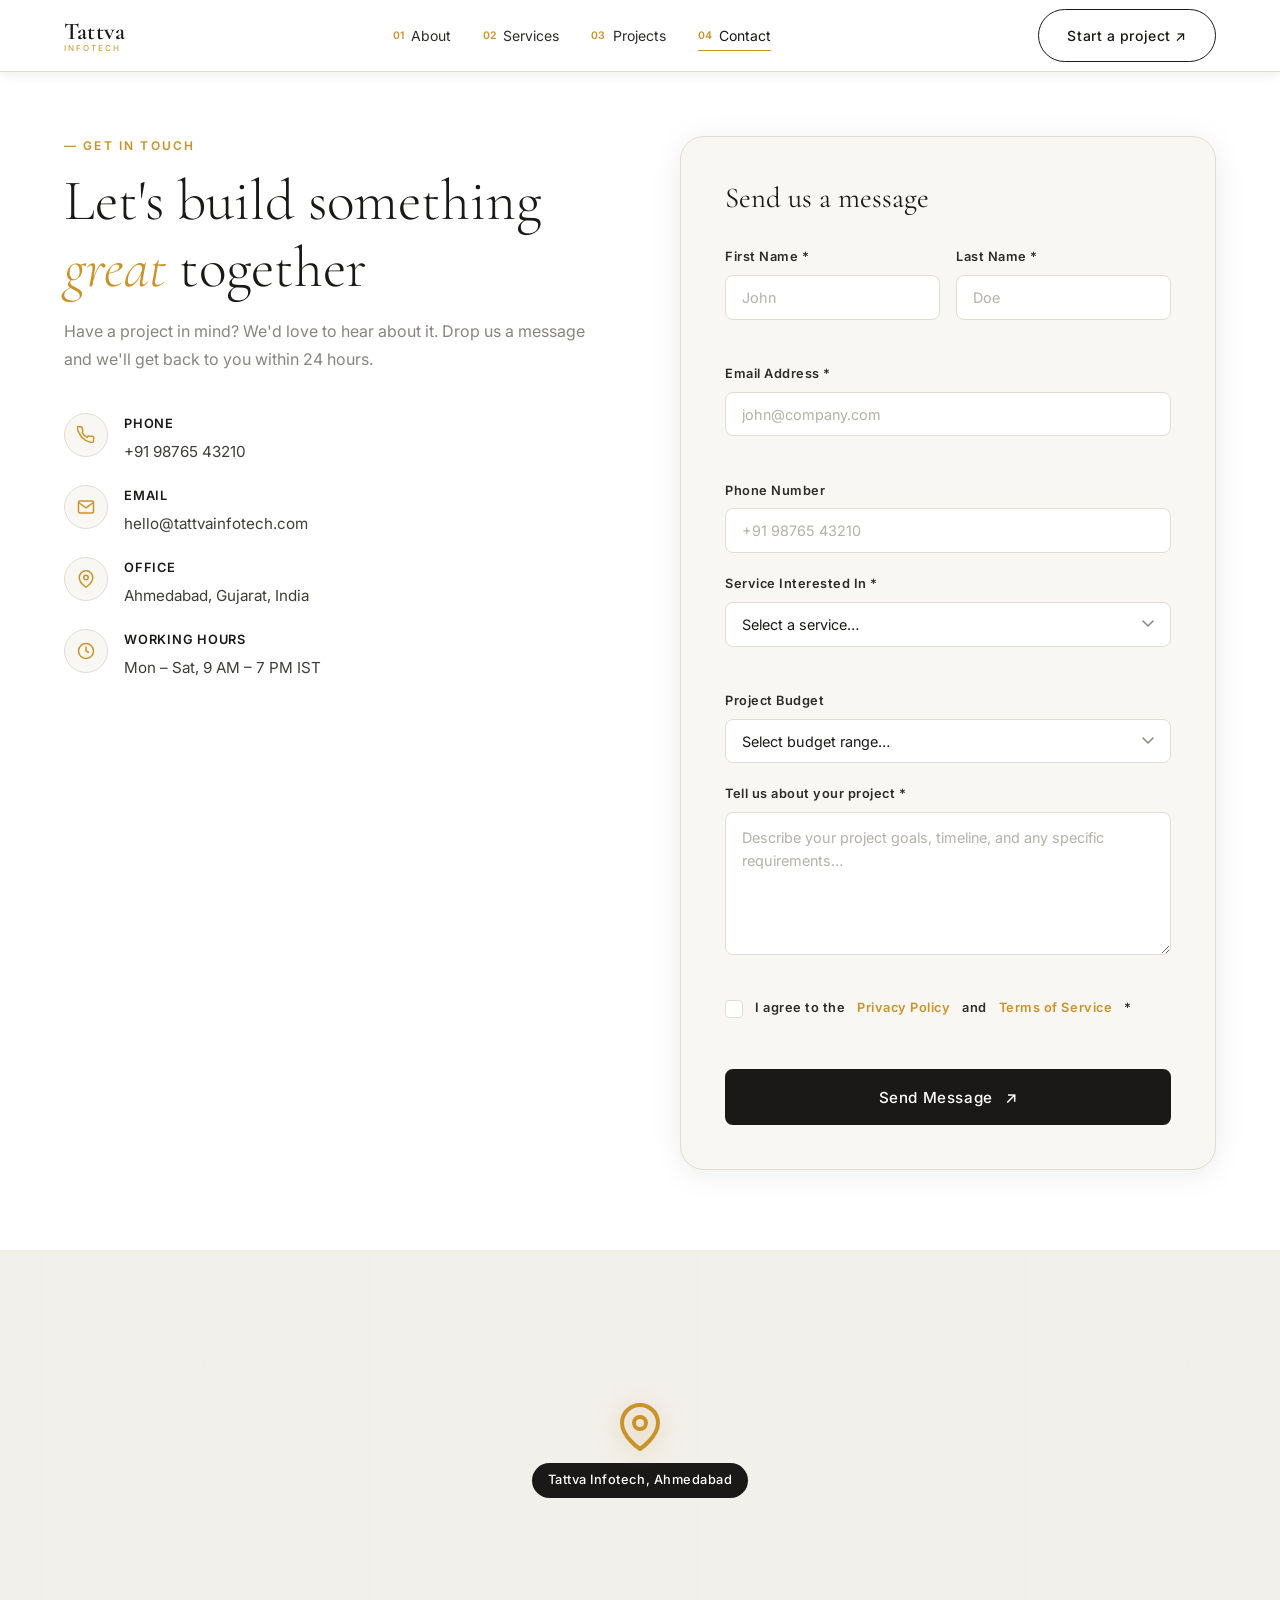
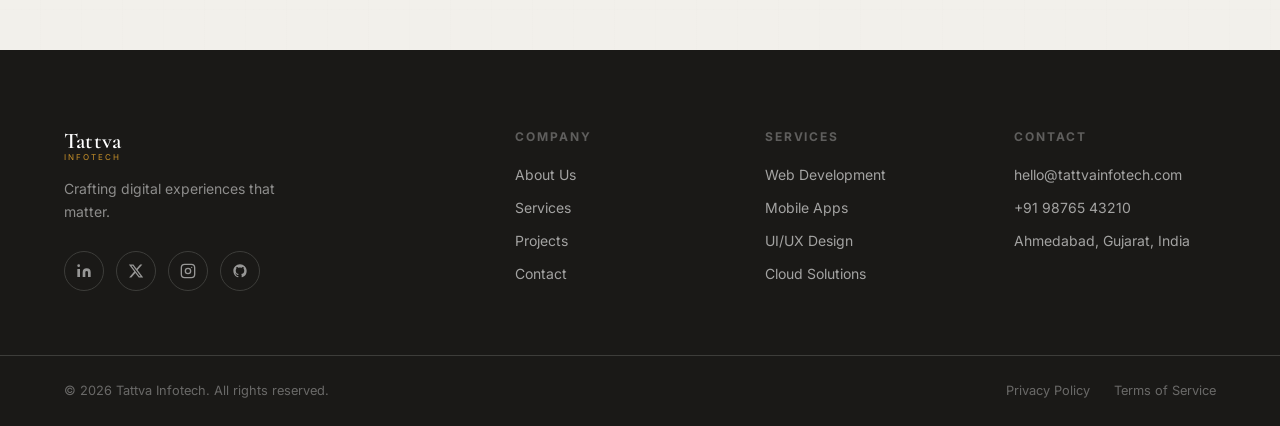
==== commit 3a689a7a: "fix: header safe-area notch support + slider auto-height no button crop" ====
--- a/contact.html
+++ b/contact.html
@@ -2,7 +2,7 @@
 <html lang="en">
 <head>
   <meta charset="UTF-8" />
-  <meta name="viewport" content="width=device-width, initial-scale=1.0" />
+  <meta name="viewport" content="width=device-width, initial-scale=1.0, viewport-fit=cover" />
   <meta name="description" content="Contact Tattva Infotech — Start your project today. Reach out to our team for web development, mobile apps, UI/UX design, and cloud solutions." />
   <meta name="keywords" content="contact Tattva Infotech, start a project, IT company contact, web development inquiry" />
   <meta name="author" content="Tattva Infotech" />
--- a/css/style.css
+++ b/css/style.css
@@ -54,15 +54,16 @@
   color: var(--dark);
   line-height: 1.7;
   overflow-x: hidden;
+  /* No padding-top — main element handles header clearance instead */
 }
 
 /* ── Typography helpers ── */
 .gold { color: var(--gold); font-style: italic; }
 
 h1, h2, h3, h4 { font-family: var(--font-serif); line-height: 1.15; font-weight: 400; }
-h1 { font-size: clamp(2.8rem, 6vw, 5.2rem); }
-h2 { font-size: clamp(2rem, 4vw, 3.2rem); }
-h3 { font-size: clamp(1.2rem, 2.5vw, 1.6rem); }
+h1 { font-size: clamp(2.2rem, 4.5vw, 4rem); }
+h2 { font-size: clamp(1.8rem, 3.5vw, 3rem); }
+h3 { font-size: clamp(1.1rem, 2vw, 1.5rem); }
 
 p { font-size: 1rem; color: var(--dark-3); }
 
@@ -79,6 +80,14 @@
   max-width: var(--max-width);
   margin: 0 auto;
   padding: 0 1.5rem;
+}
+
+/* Push page content below fixed header — on <main> not body */
+
+/* Extra safety: ensure nothing ever sits above or overlaps the header */
+.header ~ * {
+  position: relative;
+  z-index: 0;
 }
 
 /* ── Section base ── */
@@ -126,7 +135,9 @@
   font-size: .875rem;
   font-weight: 500;
   letter-spacing: .04em;
-  transition: all var(--transition);
+  transition: background var(--transition), color var(--transition),
+              border-color var(--transition), transform var(--transition),
+              box-shadow var(--transition);
   white-space: nowrap;
   cursor: pointer;
 }
@@ -179,18 +190,24 @@
    ===================================================== */
 .header {
   position: fixed;
-  top: 0; left: 0; right: 0;
-  z-index: 1000;
+  top: 0;
+  left: 0;
+  right: 0;
+  z-index: 9999;
   height: var(--header-h);
   display: flex;
   align-items: center;
-  transition: background var(--transition), box-shadow var(--transition);
-}
-.header--scrolled,
-.header--solid {
-  background: rgba(255,255,255,.97);
-  backdrop-filter: blur(10px);
-  box-shadow: 0 1px 20px rgba(26,25,23,.07);
+  background: #ffffff;
+  border-bottom: 1px solid var(--mid-gray);
+  box-shadow: 0 2px 12px rgba(26,25,23,.08);
+  /* Safe area for iPhone notch — no white strip at top */
+  padding-top: env(safe-area-inset-top, 0px);
+  height: calc(var(--header-h) + env(safe-area-inset-top, 0px));
+}
+
+main {
+  /* Account for safe-area too */
+  margin-top: calc(var(--header-h) + env(safe-area-inset-top, 0px));
 }
 
 .nav {
@@ -198,6 +215,10 @@
   align-items: center;
   justify-content: space-between;
   gap: 2rem;
+  width: 100%;
+  height: 100%;
+  /* Strictly clip to header height — nothing overflows */
+  overflow: hidden;
 }
 
 .nav__logo {
@@ -235,8 +256,7 @@
   gap: .3rem;
   transition: color var(--transition);
   position: relative;
-}
-.nav__link::after {
+}.nav__link::after {
   content: '';
   position: absolute;
   bottom: -4px; left: 0;
@@ -272,7 +292,7 @@
   height: 2px;
   background: var(--dark);
   border-radius: 2px;
-  transition: all var(--transition);
+  transition: transform var(--transition), opacity var(--transition);
 }
 .nav__burger:hover { background: var(--light-gray); }
 .nav__burger.active span:nth-child(1) { transform: translateY(7px) rotate(45deg); }
@@ -282,16 +302,23 @@
 /* =====================================================
    HERO / IMAGE SLIDER
    ===================================================== */
-.hero { height: 100vh; min-height: 600px; }
+.hero {
+  /* Let content determine height — no cropping ever */
+  height: auto;
+  min-height: 460px;
+}
 
 .slider {
   position: relative;
   width: 100%;
   height: 100%;
+  min-height: 460px;
   overflow: hidden;
+  z-index: 1;
 }
 
 .slide {
+  /* Use relative positioning for the active slide so height is natural */
   position: absolute;
   inset: 0;
   display: flex;
@@ -299,13 +326,14 @@
   background-size: cover;
   background-position: center;
   opacity: 0;
-  transform: scale(1.03);
-  transition: opacity .9s ease, transform 1.2s ease;
+  transition: opacity .8s cubic-bezier(0.4, 0, 0.2, 1);
   pointer-events: none;
+  z-index: 1;
+  /* Give each slide a fixed height so slider has dimensions */
+  min-height: 460px;
 }
 .slide.active {
   opacity: 1;
-  transform: scale(1);
   pointer-events: auto;
 }
 
@@ -336,19 +364,19 @@
 .slide__content {
   position: relative;
   z-index: 2;
-  padding-top: var(--header-h);
-  max-width: 700px;
+  max-width: 620px;
+  padding: 3rem 0;
 }
 .slide__label {
   display: flex;
   align-items: center;
   gap: .75rem;
-  font-size: .7rem;
+  font-size: .65rem;
   font-weight: 600;
   letter-spacing: .22em;
   text-transform: uppercase;
   color: rgba(255,255,255,.7);
-  margin-bottom: 1.25rem;
+  margin-bottom: .75rem;
 }
 .slide__line {
   display: block;
@@ -358,20 +386,20 @@
 }
 .slide__title {
   color: var(--white);
+  margin-bottom: .75rem;
+  text-shadow: 0 2px 20px rgba(0,0,0,.2);
+}
+.slide__desc {
+  font-size: .9rem;
+  color: rgba(255,255,255,.8);
+  max-width: 460px;
+  line-height: 1.65;
   margin-bottom: 1.25rem;
-  text-shadow: 0 2px 20px rgba(0,0,0,.2);
-}
-.slide__desc {
-  font-size: 1rem;
-  color: rgba(255,255,255,.8);
-  max-width: 480px;
-  line-height: 1.75;
-  margin-bottom: 2rem;
 }
 .slide__actions {
   display: flex;
   align-items: center;
-  gap: 1rem;
+  gap: .75rem;
   flex-wrap: wrap;
 }
 .slide .btn--ghost { color: rgba(255,255,255,.85); }
@@ -386,14 +414,14 @@
   width: 48px; height: 48px;
   border-radius: 50%;
   background: rgba(255,255,255,.15);
-  backdrop-filter: blur(8px);
   border: 1px solid rgba(255,255,255,.25);
   color: var(--white);
   font-size: 1.25rem;
   display: flex;
   align-items: center;
   justify-content: center;
-  transition: all var(--transition);
+  transition: background var(--transition), border-color var(--transition), transform var(--transition);
+  will-change: transform;
 }
 .slider__btn:hover {
   background: rgba(201,146,42,.85);
@@ -419,7 +447,7 @@
   background: rgba(255,255,255,.4);
   border: none;
   cursor: pointer;
-  transition: all var(--transition);
+  transition: background var(--transition), width var(--transition), border-radius var(--transition);
   padding: 0;
 }
 .dot.active {
@@ -498,7 +526,7 @@
   width: 100%;
   height: 100%;
   object-fit: cover;
-  transition: transform .6s ease;
+  transition: transform .5s cubic-bezier(0.4, 0, 0.2, 1);
 }
 .about__image-frame:hover .about__image { transform: scale(1.04); }
 
@@ -581,8 +609,7 @@
   transition: background var(--transition), border-color var(--transition);
   cursor: default;
   overflow: hidden;
-}
-.service-card:hover {
+}.service-card:hover {
   background: var(--dark-3);
   border-color: var(--gold-dark);
 }
@@ -707,7 +734,7 @@
 .project-card__image {
   width: 100%; height: 100%;
   object-fit: cover;
-  transition: transform .6s ease;
+  transition: transform .5s cubic-bezier(0.4, 0, 0.2, 1);
 }
 .project-card:hover .project-card__image { transform: scale(1.05); }
 
@@ -731,7 +758,7 @@
   border: 1.5px solid rgba(255,255,255,.6);
   border-radius: 50px;
   padding: .6rem 1.25rem;
-  transition: all var(--transition);
+  transition: background var(--transition), border-color var(--transition), color var(--transition);
 }
 .project-card__link:hover {
   background: var(--gold);
@@ -838,7 +865,7 @@
   border-radius: var(--radius);
   border: 1px solid var(--dark-3);
   color: rgba(255,255,255,.5);
-  transition: all var(--transition);
+  transition: color var(--transition), border-color var(--transition), background var(--transition);
   cursor: default;
 }
 .tech__logo:hover {
@@ -903,7 +930,8 @@
   align-items: center;
   justify-content: center;
   color: rgba(255,255,255,.55);
-  transition: all var(--transition);
+  transition: background var(--transition), border-color var(--transition),
+              color var(--transition), transform var(--transition);
 }
 .footer__social svg { width: 16px; height: 16px; }
 .footer__social:hover {
@@ -975,8 +1003,8 @@
   opacity: 0;
   pointer-events: none;
   transform: translateY(16px);
-  transition: all var(--transition);
-  z-index: 999;
+  transition: opacity var(--transition), transform var(--transition), background var(--transition);
+  z-index: 9998;
 }
 .back-to-top.visible {
   opacity: 1;
@@ -993,21 +1021,28 @@
    ===================================================== */
 [data-reveal] {
   opacity: 0;
-  transform: translateY(32px);
-  transition: opacity .7s ease, transform .7s ease;
+  transform: translateY(28px);
+  transition: opacity .6s cubic-bezier(0.4, 0, 0.2, 1),
+              transform .6s cubic-bezier(0.4, 0, 0.2, 1);
 }
 [data-reveal].revealed {
   opacity: 1;
   transform: none;
 }
-[data-reveal="left"] {
-  transform: translateX(-32px);
-}
+[data-reveal="left"] { transform: translateX(-28px); }
 [data-reveal="left"].revealed { transform: none; }
-[data-reveal="right"] {
-  transform: translateX(32px);
-}
+[data-reveal="right"] { transform: translateX(28px); }
 [data-reveal="right"].revealed { transform: none; }
+
+@media (prefers-reduced-motion: reduce) {
+  [data-reveal] {
+    opacity: 1;
+    transform: none;
+    transition: none;
+  }
+  .slide { transition: opacity .3s ease; }
+  html { scroll-behavior: auto; }
+}
 
 /* =====================================================
    RESPONSIVE — TABLET (≤ 1024px)
@@ -1033,24 +1068,30 @@
    ===================================================== */
 @media (max-width: 768px) {
   :root {
-    --header-h: 64px;
+    --header-h: 56px;
     --section-pad: 56px;
   }
+
+  /* ── Shrink logo so it fits cleanly in 56px header ── */
+  .nav__logo-main { font-size: 1.15rem; }
+  .nav__logo-sub  { font-size: .42rem; letter-spacing: .18em; }
+
+  /* ── Tighten nav gap so nothing overflows ── */
+  .nav { gap: .75rem; padding: 0 1rem; }
 
   /* Nav */
   .nav__list {
     position: fixed;
     top: var(--header-h);
     left: 0; right: 0;
-    background: rgba(255,255,255,.98);
-    backdrop-filter: blur(10px);
+    background: #ffffff;
     flex-direction: column;
     gap: 0;
     padding: 1rem 0 2rem;
     border-bottom: 1px solid var(--mid-gray);
     transform: translateY(-110%);
     transition: transform var(--transition);
-    z-index: 999;
+    z-index: 9998;
     box-shadow: 0 8px 32px rgba(26,25,23,.1);
   }
   .nav__list.open { transform: translateY(0); }
@@ -1065,11 +1106,17 @@
   .nav__burger { display: flex; }
 
   /* Slider */
-  .slide__content { max-width: 100%; }
-  .slide__title { font-size: clamp(2.2rem, 8vw, 3.5rem); }
-  .slider__btn { width: 40px; height: 40px; font-size: 1rem; }
-  .slider__btn--prev { left: .75rem; }
-  .slider__btn--next { right: .75rem; }
+  .hero {
+    min-height: 360px;
+  }
+  .slider { min-height: 360px; }
+  .slide  { min-height: 360px; }
+  .slide__content { max-width: 100%; padding: 2rem 0; }
+  .slide__title { font-size: clamp(1.6rem, 6vw, 2.4rem); }
+  .slide__desc { font-size: .82rem; margin-bottom: 1rem; }
+  .slider__btn { width: 34px; height: 34px; font-size: .85rem; }
+  .slider__btn--prev { left: .4rem; }
+  .slider__btn--next { right: .4rem; }
 
   /* Stats */
   .stats__grid { grid-template-columns: repeat(2, 1fr); }
@@ -1124,6 +1171,18 @@
    RESPONSIVE — SMALL MOBILE (≤ 480px)
    ===================================================== */
 @media (max-width: 480px) {
+  :root { --header-h: 52px; }
+
+  .nav__logo-main { font-size: 1rem; }
+  .nav__logo-sub  { font-size: .38rem; letter-spacing: .14em; }
+  .nav { gap: .5rem; padding: 0 .75rem; }
+  .nav__burger { padding: 6px; }
+
+  .hero    { min-height: 320px; }
+  .slider  { min-height: 320px; }
+  .slide   { min-height: 320px; }
+  .slide__content { padding: 1.5rem 0; }
+  .slide__title { font-size: clamp(1.4rem, 5.5vw, 2rem); }
   .slide__desc { display: none; }
   .stats__grid { grid-template-columns: 1fr 1fr; }
   .tech__logos { grid-template-columns: repeat(2, 1fr); }
--- a/css/contact.css
+++ b/css/contact.css
@@ -8,7 +8,7 @@
 
 /* ── Contact Hero ── */
 .contact-hero {
-  padding-top: calc(var(--header-h) + 5rem);
+  padding-top: 4rem;
   padding-bottom: 5rem;
 }
 
@@ -293,7 +293,7 @@
     gap: 3rem;
   }
   .contact-hero {
-    padding-top: calc(var(--header-h) + 3rem);
+    padding-top: 3rem;
     padding-bottom: 3rem;
   }
 }
